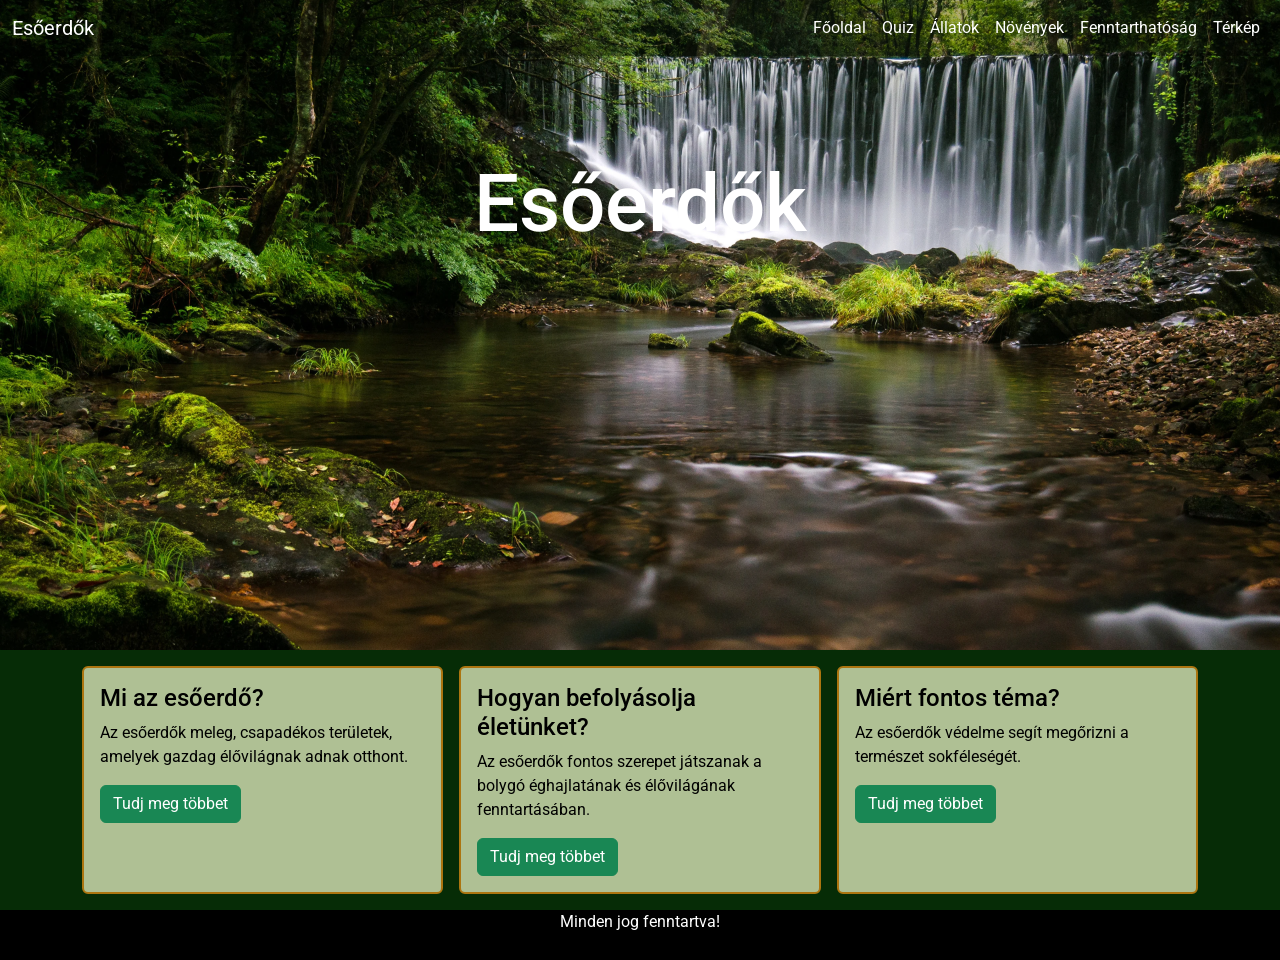
==== index.html @ 4d27a1ab "Kartyak es mobil" ====
<!DOCTYPE html>
<html lang="hu">

<head>
    <meta charset="UTF-8">
    <meta name="viewport" content="width=device-width, initial-scale=1.0">
    <title>Esőerdő</title>

    <link href="https://cdn.jsdelivr.net/npm/bootstrap@5.3.3/dist/css/bootstrap.min.css" rel="stylesheet">
    <link rel="stylesheet" href="css/style.css">
</head>

<body>
    <header>
        <nav class="navbar navbar-expand-lg navbar-dark">
            <div class="container-fluid">
                <a class="navbar-brand" href="#">Esőerdők</a>

                <button class="navbar-toggler" type="button" data-bs-toggle="collapse"
                    data-bs-target="#navbarNav" aria-controls="navbarNav"
                    aria-expanded="false" aria-label="Navigáció megnyitása">
                    <span class="navbar-toggler-icon"></span>
                </button>

                <div class="collapse navbar-collapse" id="navbarNav">
                    <ul class="navbar-nav ms-auto">
                        <li class="nav-item">
                            <a class="nav-link active" href="/index.html">Főoldal</a>
                        </li>
                        <li class="nav-item">
                            <a class="nav-link" href="/quiz.html">Quiz</a>
                        </li>
                        <li class="nav-item">
                            <a class="nav-link" href="#">Állatok</a>
                        </li>
                        <li class="nav-item">
                            <a class="nav-link" href="#">Növények</a>
                        </li>
                        <li class="nav-item">
                            <a class="nav-link" href="#">Fenntarthatóság</a>
                        </li>
                        <li class="nav-item">
                            <a class="nav-link" href="#">Térkép</a>
                        </li>
                    </ul>
                </div>
            </div>
        </nav>

        <h1 class="text-center">Esőerdők</h1>
    </header>

    <main>
        <section class="container py-3">
            <div class="row g-3">
                <div class="col-12 col-md-6 col-lg-4">
                    <div class="card h-100">
                        <div class="card-body">
                            <h4 class="card-title">Mi az esőerdő?</h4>
                            <p class="card-text">
                                Az esőerdők meleg, csapadékos területek, amelyek gazdag élővilágnak adnak otthont.
                            </p>
                            <a href="#" class="btn btn-success">Tudj meg többet</a>
                        </div>
                    </div>
                </div>

                <div class="col-12 col-md-6 col-lg-4">
                    <div class="card h-100">
                        <div class="card-body">
                            <h4 class="card-title">Hogyan befolyásolja életünket?</h4>
                            <p class="card-text">
                                Az esőerdők fontos szerepet játszanak a bolygó éghajlatának és élővilágának fenntartásában.
                            </p>
                            <a href="#" class="btn btn-success">Tudj meg többet</a>
                        </div>
                    </div>
                </div>

                <div class="col-12 col-md-6 col-lg-4">
                    <div class="card h-100">
                        <div class="card-body">
                            <h4 class="card-title">Miért fontos téma?</h4>
                            <p class="card-text">
                                Az esőerdők védelme segít megőrizni a természet sokféleségét.
                            </p>
                            <a href="#" class="btn btn-success">Tudj meg többet</a>
                        </div>
                    </div>
                </div>
            </div>
        </section>
    </main>

    <footer>
        <p class="text-center text-white">Minden jog fenntartva!</p>
    </footer>

    <script src="https://cdn.jsdelivr.net/npm/bootstrap@5.3.3/dist/js/bootstrap.bundle.min.js"></script>
</body>

</html>
---- css/style.css ----
@import url('https://fonts.googleapis.com/css2?family=Average+Sans&family=Bitcount+Ink:wght@100..900&family=Roboto:ital,wght@0,100..900;1,100..900&display=swap');

* {
    box-sizing: border-box;
}

body {
  
    font-family: "Roboto", sans-serif;
    background-color: rgb(6, 44, 6);
}

header {
    background-image: url("../images/wp12478603-rainforest-4k-wallpapers.webp");
    background-repeat: no-repeat;
    background-position: center;
    background-size: cover;
    color: #fff;
    min-height: 650px;
}

h1 {
    padding: 100px 10px 0;
    font-size: 80px;
}

.navbar {
    background-color: rgba(0, 0, 0, 0.3);
}

.navbar a {
    color: #fff;
}

.navbar a:hover {
    color: #ccc;
}

.card {
    width: 100%;
    color: #000;
    background-color: rgb(175, 192, 148);
    border: 2px solid #ac7510;
}

footer {
    background-color: #000;
    width: 100%;
    min-height: 50px;
}

@media (max-width: 767.98px) {
    header {
        min-height: 450px;
    }

    h1 {
        padding-top: 80px;
        font-size: 42px;
    }

    .navbar .navbar-collapse {
        padding: 10px 0;
    }
    .navbar{
        background-color: #000;
    }
}
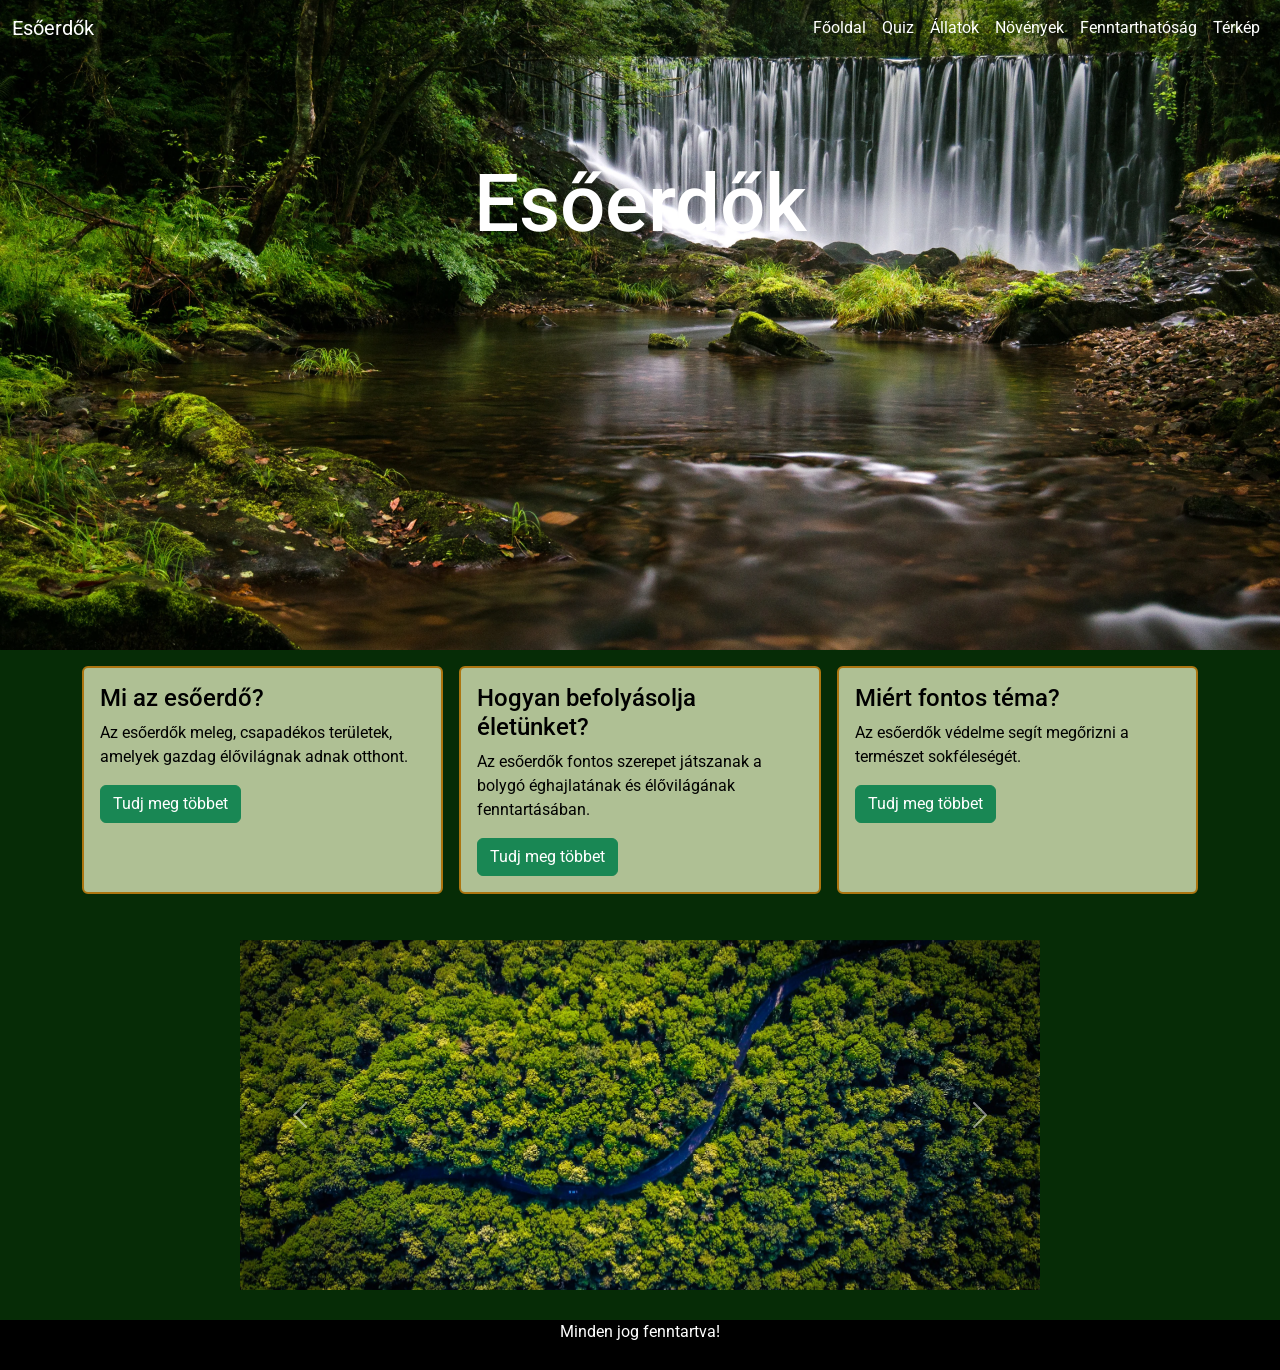
==== commit c72c40f0: "Slider" ====
--- a/index.html
+++ b/index.html
@@ -1,4 +1,3 @@
-
 <!DOCTYPE html>
 <html lang="hu">
 
@@ -17,9 +16,8 @@
             <div class="container-fluid">
                 <a class="navbar-brand" href="#">Esőerdők</a>
 
-                <button class="navbar-toggler" type="button" data-bs-toggle="collapse"
-                    data-bs-target="#navbarNav" aria-controls="navbarNav"
-                    aria-expanded="false" aria-label="Navigáció megnyitása">
+                <button class="navbar-toggler" type="button" data-bs-toggle="collapse" data-bs-target="#navbarNav"
+                    aria-controls="navbarNav" aria-expanded="false" aria-label="Navigáció megnyitása">
                     <span class="navbar-toggler-icon"></span>
                 </button>
 
@@ -32,7 +30,7 @@
                             <a class="nav-link" href="/quiz.html">Quiz</a>
                         </li>
                         <li class="nav-item">
-                            <a class="nav-link" href="#">Állatok</a>
+                            <a class="nav-link" href="/allatok.html">Állatok</a>
                         </li>
                         <li class="nav-item">
                             <a class="nav-link" href="#">Növények</a>
@@ -71,7 +69,8 @@
                         <div class="card-body">
                             <h4 class="card-title">Hogyan befolyásolja életünket?</h4>
                             <p class="card-text">
-                                Az esőerdők fontos szerepet játszanak a bolygó éghajlatának és élővilágának fenntartásában.
+                                Az esőerdők fontos szerepet játszanak a bolygó éghajlatának és élővilágának
+                                fenntartásában.
                             </p>
                             <a href="#" class="btn btn-success">Tudj meg többet</a>
                         </div>
@@ -91,6 +90,51 @@
                 </div>
             </div>
         </section>
+
+        <section>
+            <section class="container-fluid p-0">
+                <div id="carouselExampleControls" class="carousel slide" data-bs-ride="carousel">
+
+                    <div class="carousel-inner">
+
+                        <div class="carousel-item active">
+                            <img src="images/vlad-hilitanu-pt7QzB4ZLWw-unsplash.jpg" class="d-block w-100"
+                                alt="Trópusi esőerdő">
+                        </div>
+
+                        <div class="carousel-item">
+                            <img src="images/wp12478603-rainforest-4k-wallpapers.webp" class="d-block w-100"
+                                alt="Zöld esőerdő">
+                        </div>
+
+                        <div class="carousel-item">
+                            <img src="images/vlad-hilitanu-pt7QzB4ZLWw-unsplash.jpg" class="d-block w-100"
+                                alt="Sűrű trópusi erdő">
+                        </div>
+
+                    </div>
+
+                    <!-- Előző kép -->
+                    <button class="carousel-control-prev" type="button" data-bs-target="#carouselExampleControls"
+                        data-bs-slide="prev">
+
+                        <span class="carousel-control-prev-icon" aria-hidden="true"></span>
+
+                        <span class="visually-hidden">Előző</span>
+                    </button>
+
+                    <!-- Következő kép -->
+                    <button class="carousel-control-next" type="button" data-bs-target="#carouselExampleControls"
+                        data-bs-slide="next">
+
+                        <span class="carousel-control-next-icon" aria-hidden="true"></span>
+
+                        <span class="visually-hidden">Következő</span>
+                    </button>
+                </div>
+            </section>
+        </section>
+
     </main>
 
     <footer>
@@ -100,4 +144,4 @@
     <script src="https://cdn.jsdelivr.net/npm/bootstrap@5.3.3/dist/js/bootstrap.bundle.min.js"></script>
 </body>
 
-</html>
+</html>
--- a/css/style.css
+++ b/css/style.css
@@ -49,6 +49,16 @@
     min-height: 50px;
 }
 
+#carouselExampleControls {
+    max-width: 800px;
+    margin: 30px auto;
+}
+
+#carouselExampleControls .carousel-item img {
+    height: 350px;
+    object-fit: cover;
+}
+
 @media (max-width: 767.98px) {
     header {
         min-height: 450px;
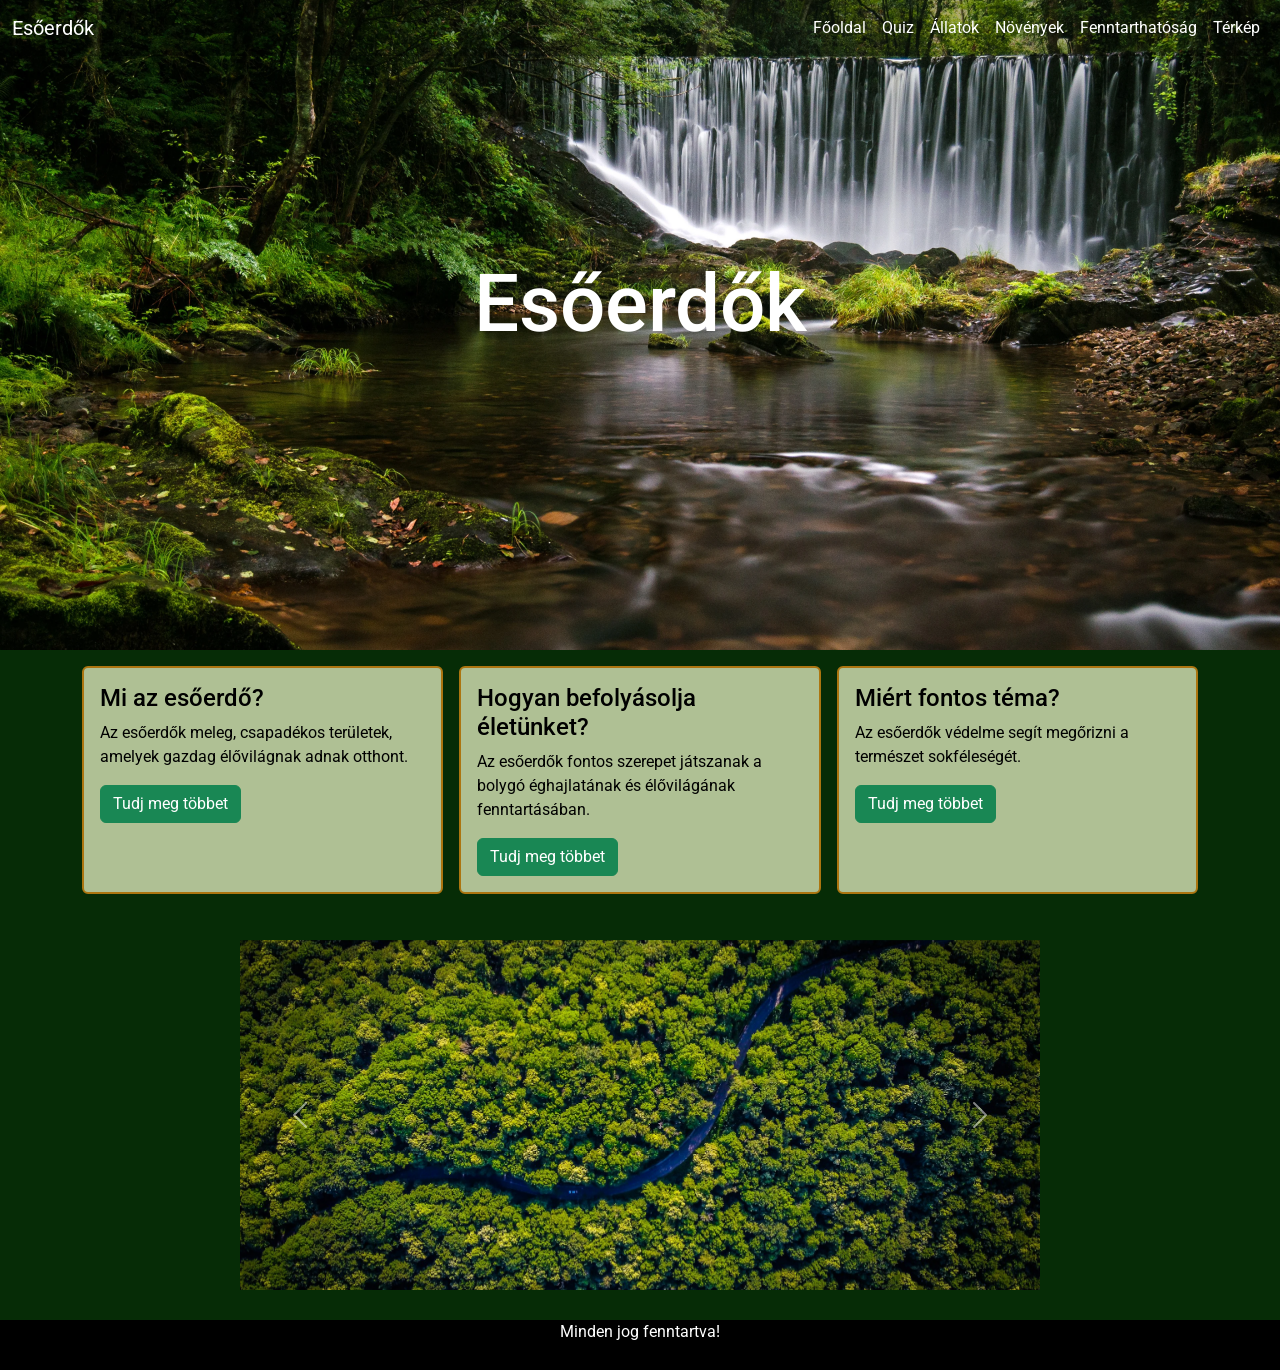
==== commit 35c95a2a: "Slider, allatokoldal" ====
--- a/index.html
+++ b/index.html
@@ -94,27 +94,21 @@
         <section>
             <section class="container-fluid p-0">
                 <div id="carouselExampleControls" class="carousel slide" data-bs-ride="carousel">
-
                     <div class="carousel-inner">
-
                         <div class="carousel-item active">
                             <img src="images/vlad-hilitanu-pt7QzB4ZLWw-unsplash.jpg" class="d-block w-100"
                                 alt="Trópusi esőerdő">
                         </div>
-
                         <div class="carousel-item">
                             <img src="images/wp12478603-rainforest-4k-wallpapers.webp" class="d-block w-100"
                                 alt="Zöld esőerdő">
                         </div>
-
                         <div class="carousel-item">
                             <img src="images/vlad-hilitanu-pt7QzB4ZLWw-unsplash.jpg" class="d-block w-100"
                                 alt="Sűrű trópusi erdő">
                         </div>
-
                     </div>
-
-                    <!-- Előző kép -->
+                    
                     <button class="carousel-control-prev" type="button" data-bs-target="#carouselExampleControls"
                         data-bs-slide="prev">
 
@@ -122,8 +116,6 @@
 
                         <span class="visually-hidden">Előző</span>
                     </button>
-
-                    <!-- Következő kép -->
                     <button class="carousel-control-next" type="button" data-bs-target="#carouselExampleControls"
                         data-bs-slide="next">
 
--- a/css/style.css
+++ b/css/style.css
@@ -20,7 +20,7 @@
 }
 
 h1 {
-    padding: 100px 10px 0;
+    padding: 200px 10px 0;
     font-size: 80px;
 }
 
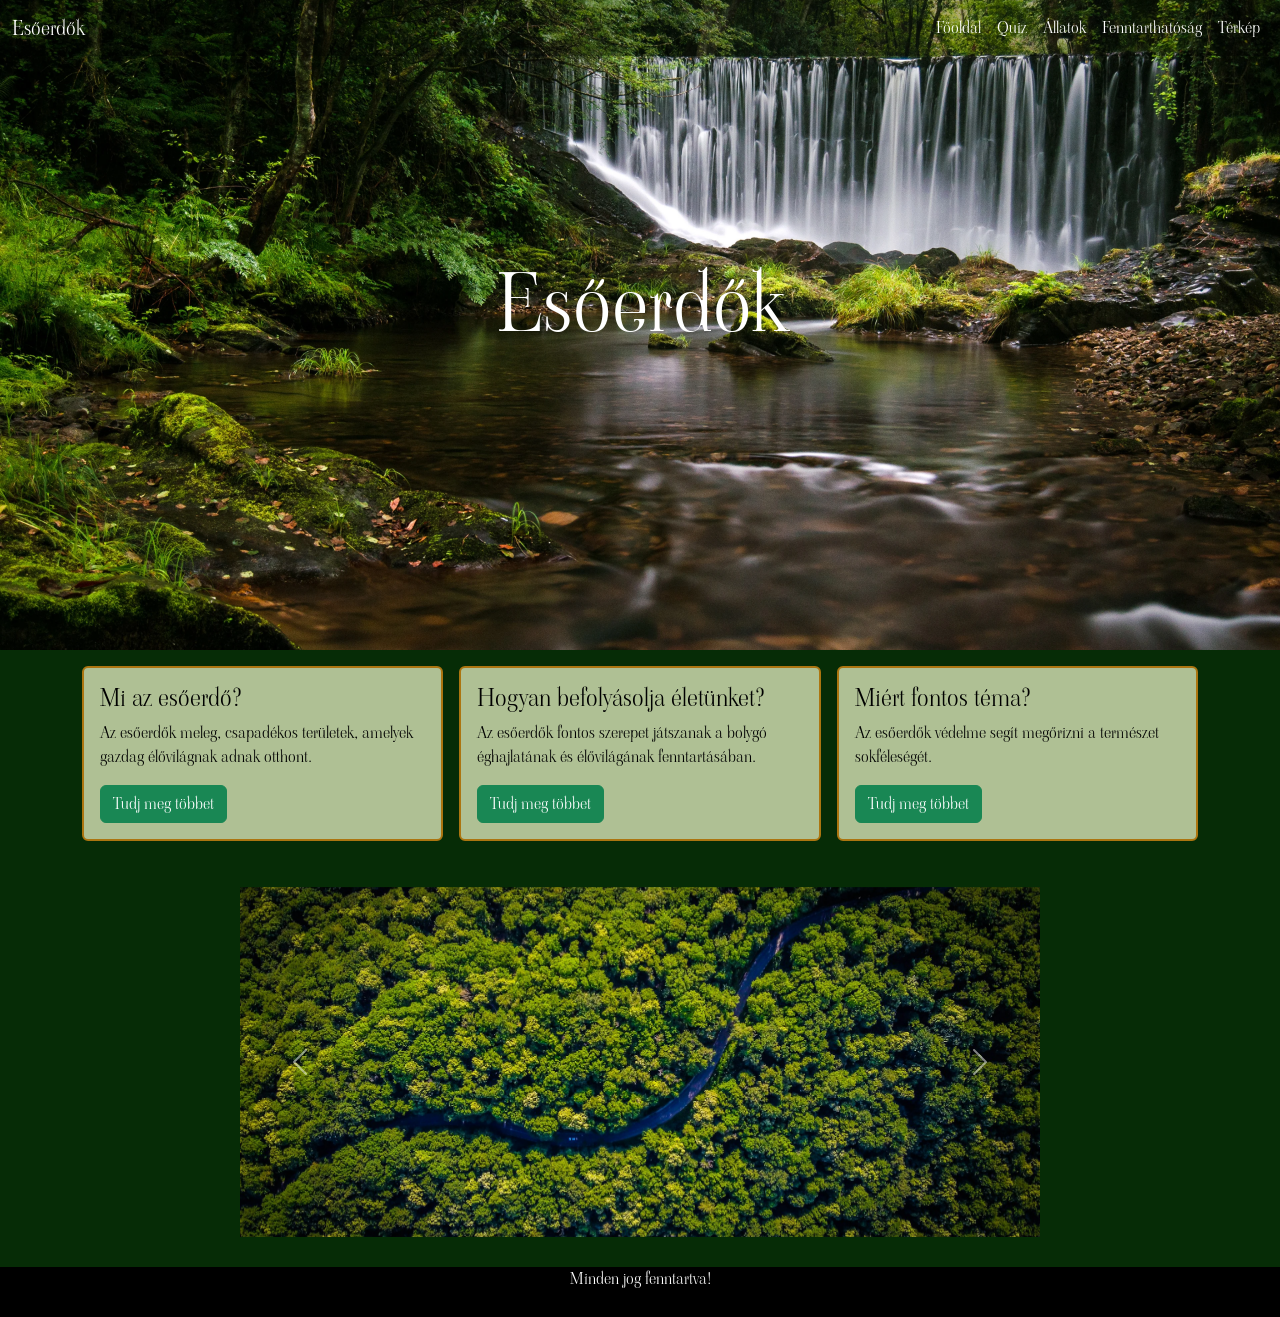
==== commit bdb057cf: "terkep oldal" ====
--- a/index.html
+++ b/index.html
@@ -33,13 +33,10 @@
                             <a class="nav-link" href="/allatok.html">Állatok</a>
                         </li>
                         <li class="nav-item">
-                            <a class="nav-link" href="#">Növények</a>
-                        </li>
-                        <li class="nav-item">
                             <a class="nav-link" href="#">Fenntarthatóság</a>
                         </li>
                         <li class="nav-item">
-                            <a class="nav-link" href="#">Térkép</a>
+                            <a class="nav-link" href="/terkep.html">Térkép</a>
                         </li>
                     </ul>
                 </div>
--- a/css/style.css
+++ b/css/style.css
@@ -1,4 +1,4 @@
-@import url('https://fonts.googleapis.com/css2?family=Average+Sans&family=Bitcount+Ink:wght@100..900&family=Roboto:ital,wght@0,100..900;1,100..900&display=swap');
+@import url('https://fonts.googleapis.com/css2?family=Average+Sans&family=Bitcount+Ink:wght@100..900&family=Roboto:ital,wght@0,100..900;1,100..900&family=Viaoda+Libre&display=swap');
 
 * {
     box-sizing: border-box;
@@ -6,7 +6,7 @@
 
 body {
   
-    font-family: "Roboto", sans-serif;
+    font-family: "Viaoda Libre", serif;
     background-color: rgb(6, 44, 6);
 }
 
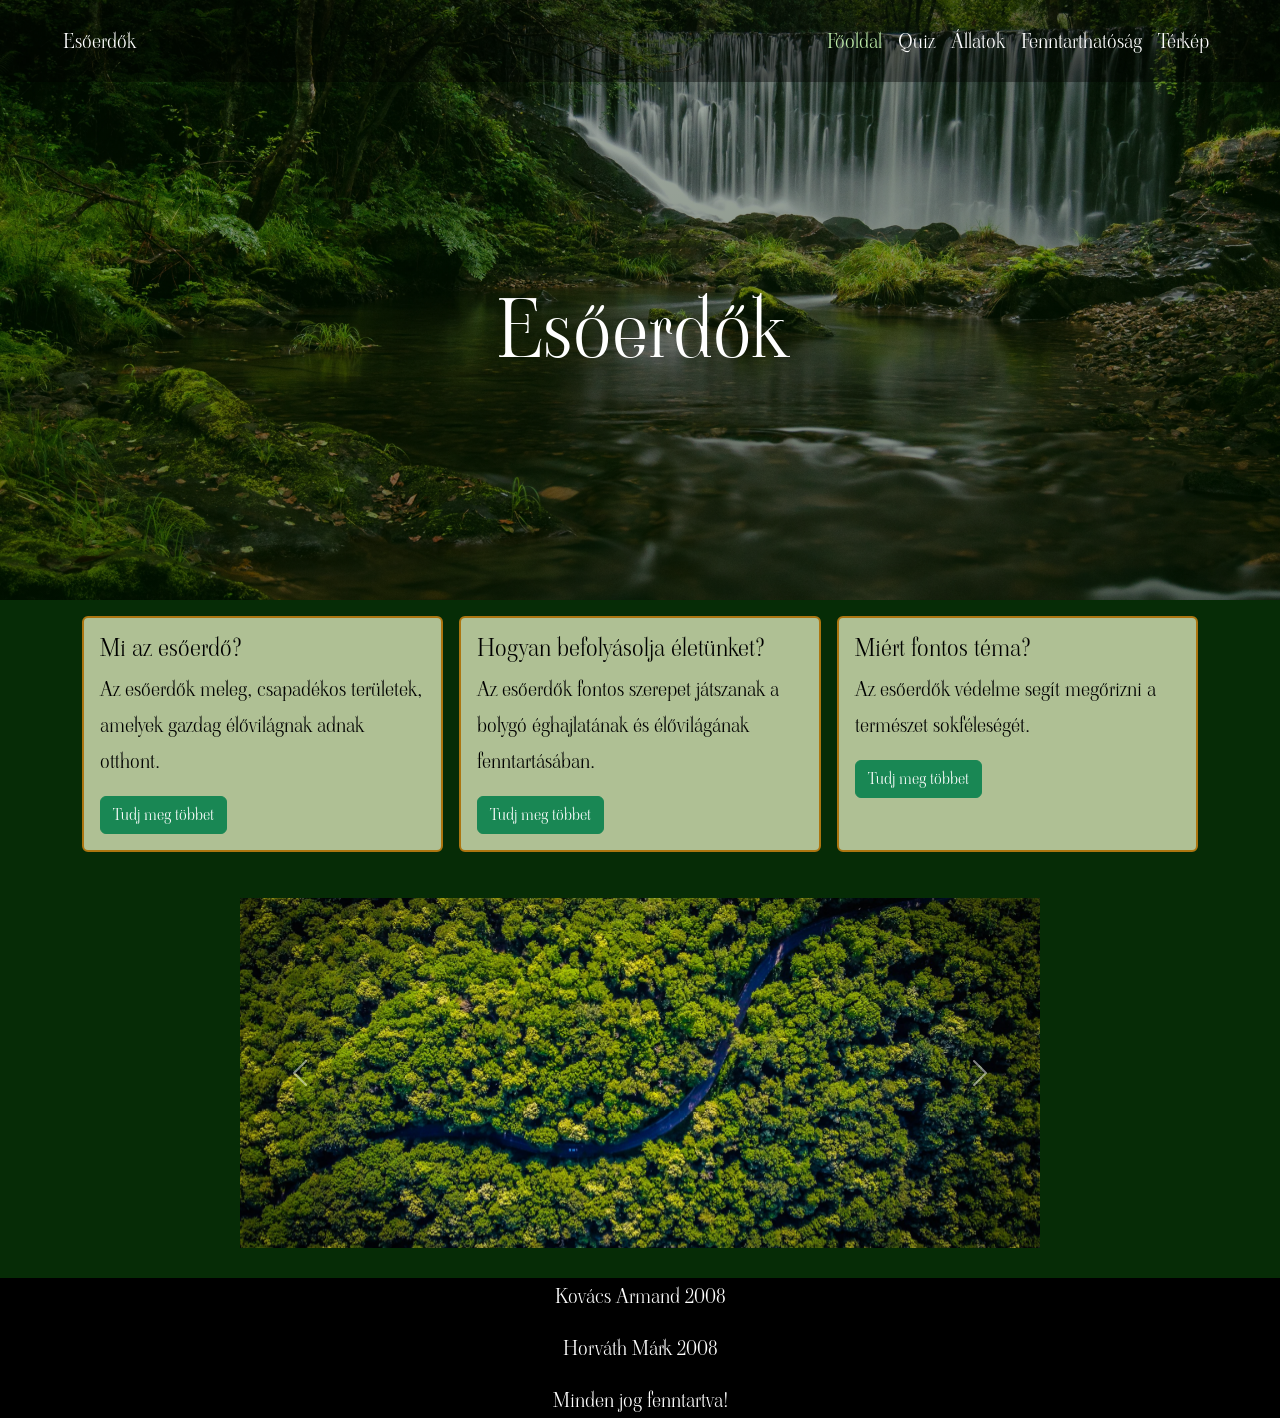
==== commit 1802a412: "footer" ====
--- a/index.html
+++ b/index.html
@@ -24,19 +24,19 @@
                 <div class="collapse navbar-collapse" id="navbarNav">
                     <ul class="navbar-nav ms-auto">
                         <li class="nav-item">
-                            <a class="nav-link active" href="/index.html">Főoldal</a>
+                            <a class="nav-link active" href="index.html">Főoldal</a>
                         </li>
                         <li class="nav-item">
-                            <a class="nav-link" href="/quiz.html">Quiz</a>
+                            <a class="nav-link" href="quiz.html">Quiz</a>
                         </li>
                         <li class="nav-item">
-                            <a class="nav-link" href="/allatok.html">Állatok</a>
+                            <a class="nav-link" href="allatok.html">Állatok</a>
                         </li>
                         <li class="nav-item">
-                            <a class="nav-link" href="#">Fenntarthatóság</a>
+                            <a class="nav-link" href="fenntarthatosag.html">Fenntarthatóság</a>
                         </li>
                         <li class="nav-item">
-                            <a class="nav-link" href="/terkep.html">Térkép</a>
+                            <a class="nav-link" href="terkep.html">Térkép</a>
                         </li>
                     </ul>
                 </div>
@@ -127,7 +127,9 @@
     </main>
 
     <footer>
-        <p class="text-center text-white">Minden jog fenntartva!</p>
+        <p class="text-center text-white">Kovács Armand 2008</p>
+        <p class="text-center text-white">Horváth Márk 2008</p>
+        <p class="text-center text-white m-0">Minden jog fenntartva!</p>
     </footer>
 
     <script src="https://cdn.jsdelivr.net/npm/bootstrap@5.3.3/dist/js/bootstrap.bundle.min.js"></script>
--- a/css/style.css
+++ b/css/style.css
@@ -7,16 +7,39 @@
 body {
   
     font-family: "Viaoda Libre", serif;
-    background-color: rgb(6, 44, 6);
+    background-color: #062c06;
+    font-size: 20px;
+    line-height: 1.8;
 }
 
 header {
-    background-image: url("../images/wp12478603-rainforest-4k-wallpapers.webp");
+    background-image:
+        linear-gradient(rgba(0, 25, 0, 0.35), rgba(0, 25, 0, 0.55)),
+        url("../images/wp12478603-rainforest-4k-wallpapers.webp");
     background-repeat: no-repeat;
     background-position: center;
     background-size: cover;
     color: #fff;
-    min-height: 650px;
+    min-height: 600px;
+}
+
+.navbar {
+    background-color: rgba(0, 0, 0, 0.4);
+    padding: 15px 4%;
+}
+
+.navbar a {
+    color: #fff;
+    transition: color 0.3s ease;
+}
+
+.navbar a:hover,
+.navbar a:focus {
+    color: #b9e6a5;
+}
+
+.navbar .nav-link.active {
+    color: #b9e6a5;
 }
 
 h1 {
@@ -24,17 +47,6 @@
     font-size: 80px;
 }
 
-.navbar {
-    background-color: rgba(0, 0, 0, 0.3);
-}
-
-.navbar a {
-    color: #fff;
-}
-
-.navbar a:hover {
-    color: #ccc;
-}
 
 .card {
     width: 100%;
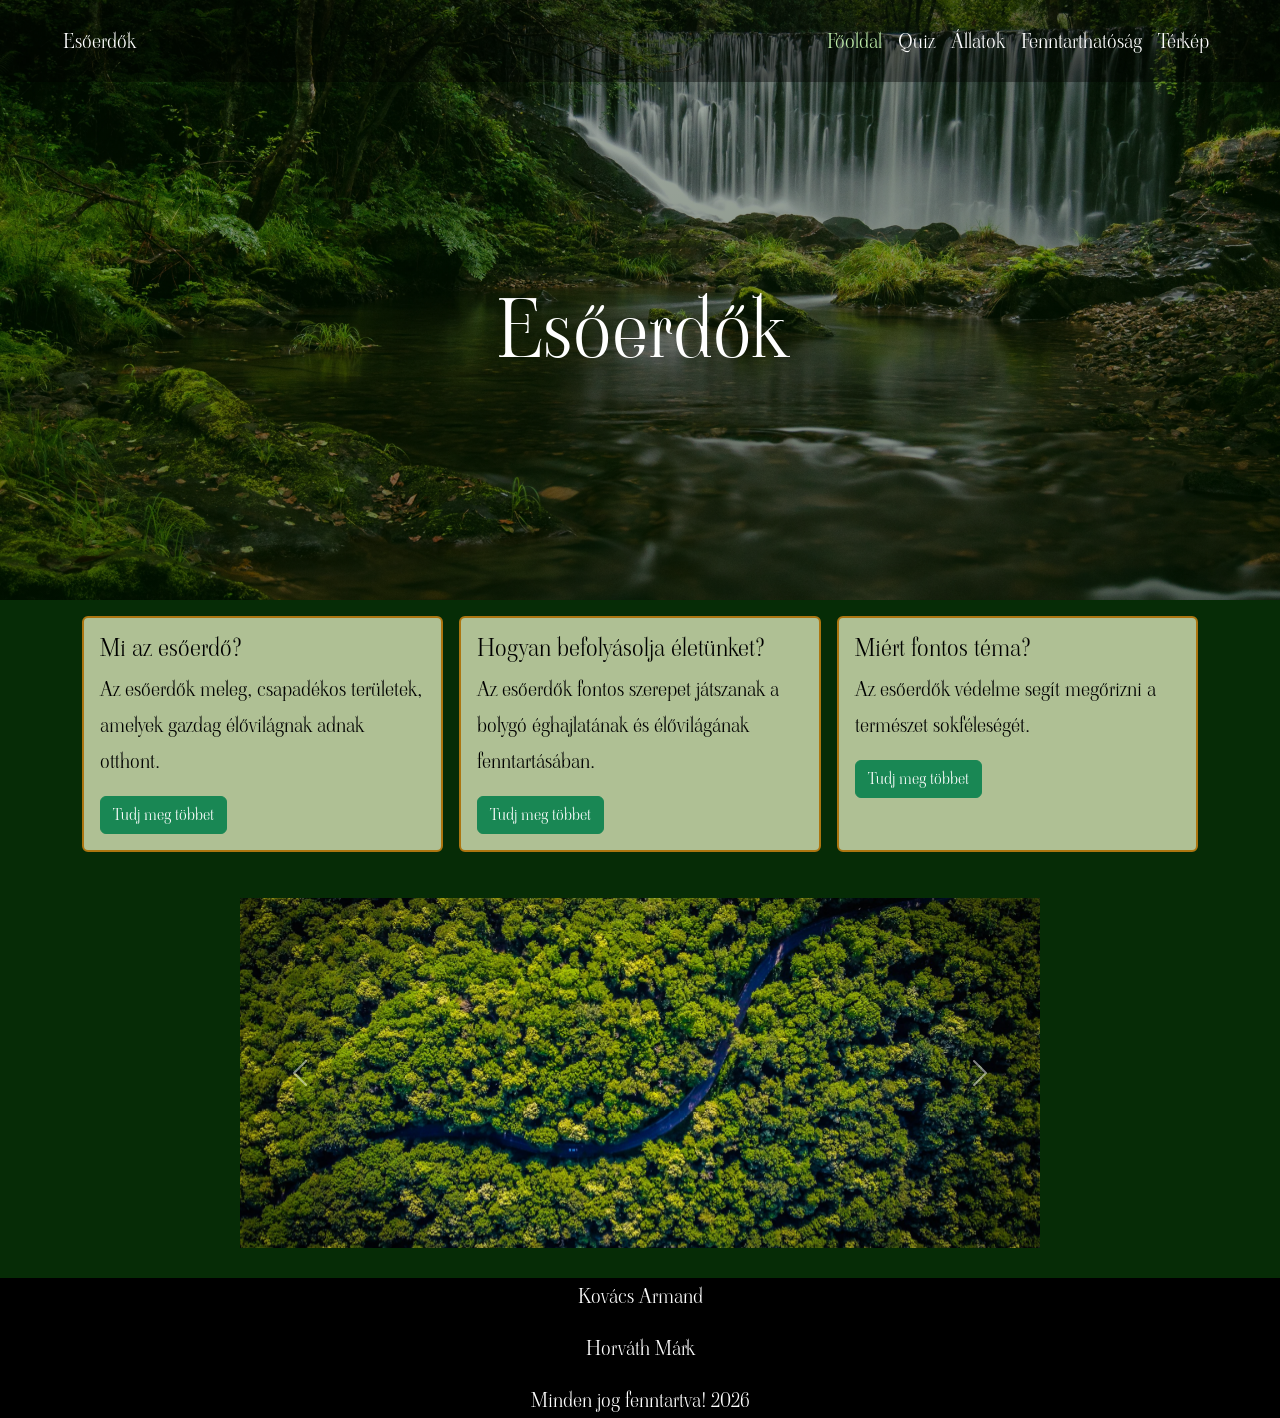
==== commit 2c5526a8: "Dokumentumok" ====
--- a/index.html
+++ b/index.html
@@ -127,9 +127,9 @@
     </main>
 
     <footer>
-        <p class="text-center text-white">Kovács Armand 2008</p>
-        <p class="text-center text-white">Horváth Márk 2008</p>
-        <p class="text-center text-white m-0">Minden jog fenntartva!</p>
+        <p class="text-center text-white">Kovács Armand</p>
+        <p class="text-center text-white">Horváth Márk</p>
+        <p class="text-center text-white m-0">Minden jog fenntartva! 2026</p>
     </footer>
 
     <script src="https://cdn.jsdelivr.net/npm/bootstrap@5.3.3/dist/js/bootstrap.bundle.min.js"></script>
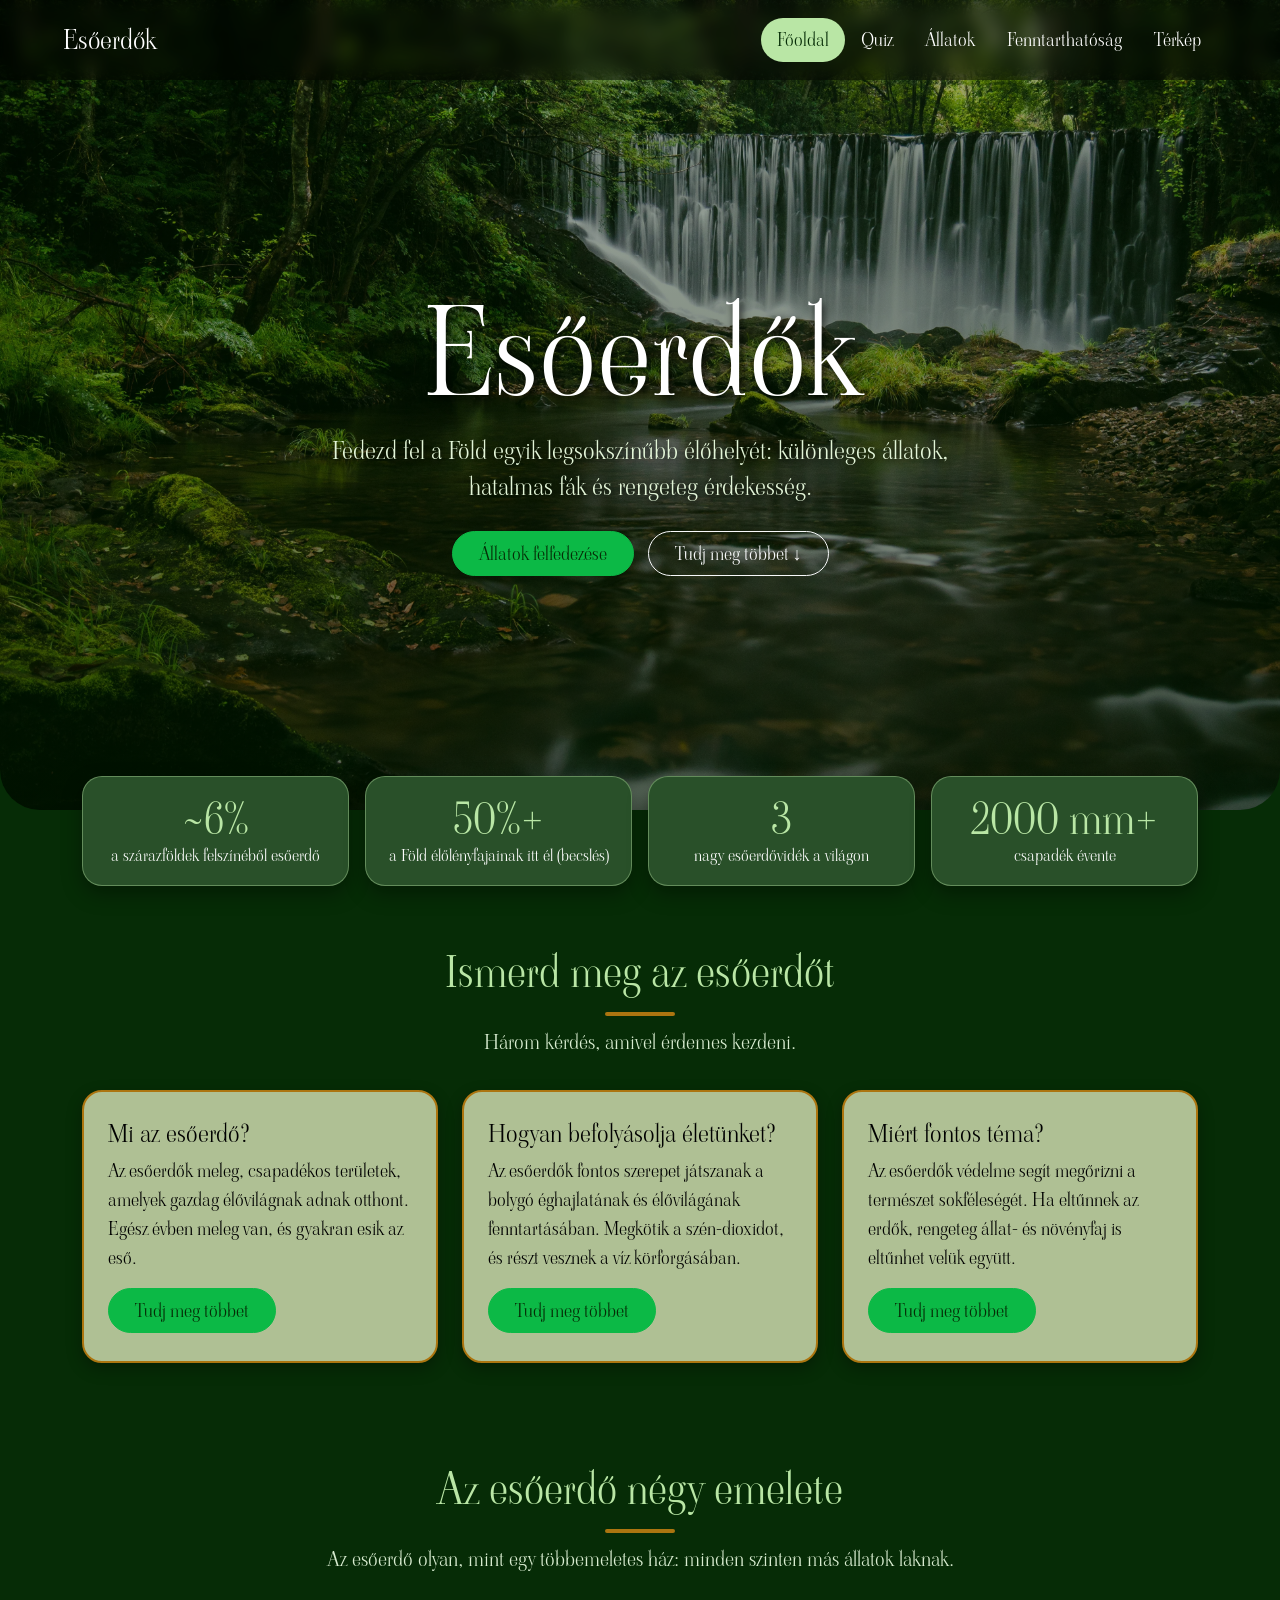
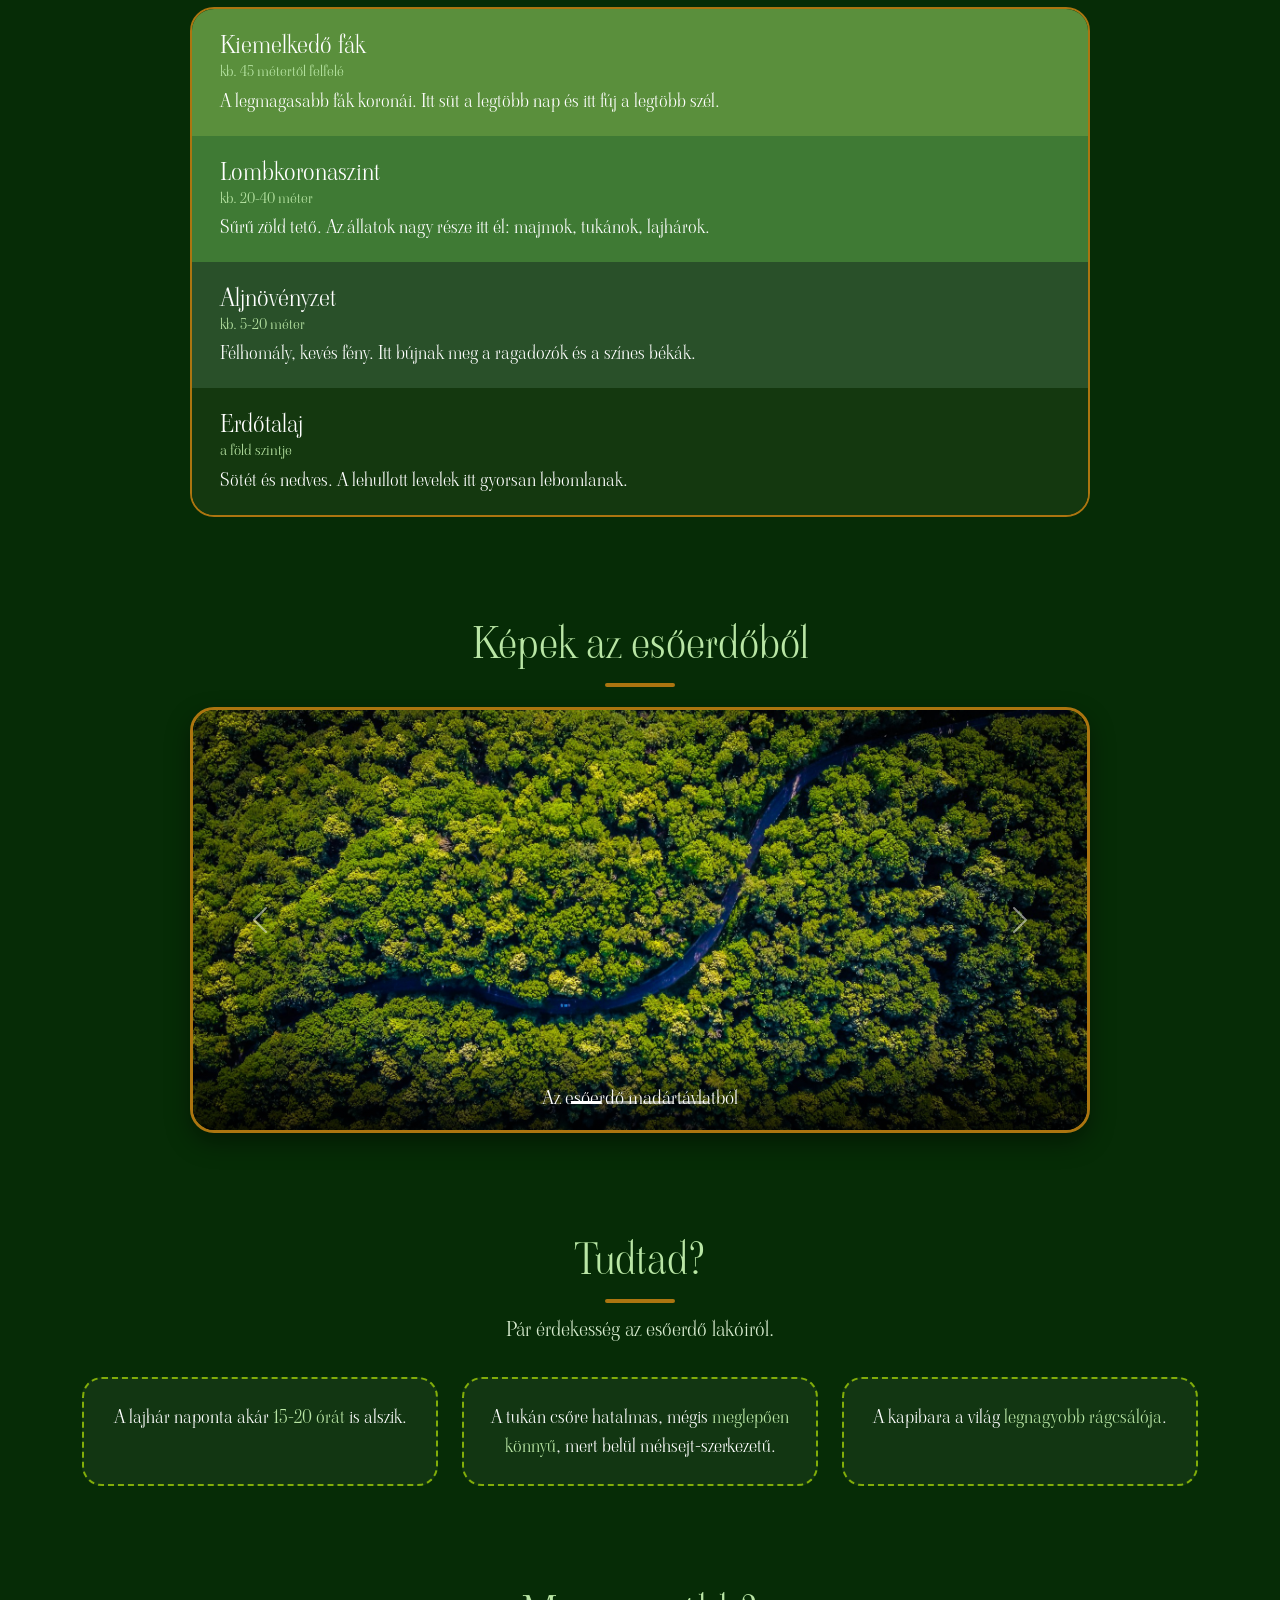
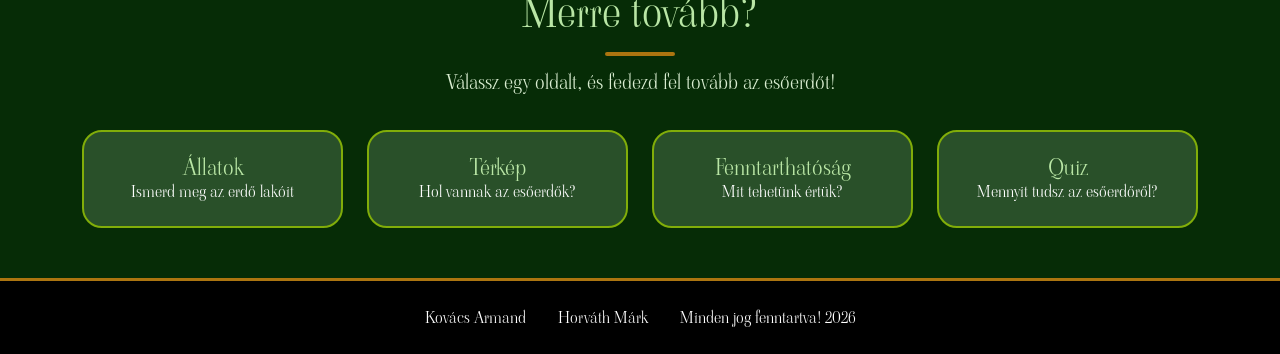
==== commit 053bab60: "index oldal befejezese, css javitasok, css common->egyszerusites" ====
--- a/index.html
+++ b/index.html
@@ -7,14 +7,15 @@
     <title>Esőerdő</title>
 
     <link href="https://cdn.jsdelivr.net/npm/bootstrap@5.3.3/dist/css/bootstrap.min.css" rel="stylesheet">
+    <link rel="stylesheet" href="css/common.css">
     <link rel="stylesheet" href="css/style.css">
 </head>
 
 <body>
-    <header>
-        <nav class="navbar navbar-expand-lg navbar-dark">
+    <header class="hero">
+        <nav class="navbar navbar-expand-lg navbar-dark fixed-top">
             <div class="container-fluid">
-                <a class="navbar-brand" href="#">Esőerdők</a>
+                <a class="navbar-brand" href="index.html">Esőerdők</a>
 
                 <button class="navbar-toggler" type="button" data-bs-toggle="collapse" data-bs-target="#navbarNav"
                     aria-controls="navbarNav" aria-expanded="false" aria-label="Navigáció megnyitása">
@@ -43,20 +44,60 @@
             </div>
         </nav>
 
-        <h1 class="text-center">Esőerdők</h1>
+        <h1>Esőerdők</h1>
+        <p class="alcim">Fedezd fel a Föld egyik legsokszínűbb élőhelyét: különleges állatok, hatalmas fák és
+            rengeteg érdekesség.</p>
+
+        <div class="hero-gombok">
+            <a href="allatok.html" class="btn btn-success btn-lg">Állatok felfedezése</a>
+            <a href="#ismerd-meg" class="btn btn-outline-light btn-lg">Tudj meg többet ↓</a>
+        </div>
     </header>
 
     <main>
-        <section class="container py-3">
+        <section class="container szamok">
             <div class="row g-3">
+                <div class="col-6 col-lg-3">
+                    <div class="szam-doboz">
+                        <span class="szam">~6%</span>
+                        <span class="szam-leiras">a szárazföldek felszínéből esőerdő</span>
+                    </div>
+                </div>
+                <div class="col-6 col-lg-3">
+                    <div class="szam-doboz">
+                        <span class="szam">50%+</span>
+                        <span class="szam-leiras">a Föld élőlényfajainak itt él (becslés)</span>
+                    </div>
+                </div>
+                <div class="col-6 col-lg-3">
+                    <div class="szam-doboz">
+                        <span class="szam">3</span>
+                        <span class="szam-leiras">nagy esőerdővidék a világon</span>
+                    </div>
+                </div>
+                <div class="col-6 col-lg-3">
+                    <div class="szam-doboz">
+                        <span class="szam">2000 mm+</span>
+                        <span class="szam-leiras">csapadék évente</span>
+                    </div>
+                </div>
+            </div>
+        </section>
+
+        <section class="container szekcio" id="ismerd-meg">
+            <h2 class="szekcio-cim">Ismerd meg az esőerdőt</h2>
+            <p class="szekcio-leiras">Három kérdés, amivel érdemes kezdeni.</p>
+
+            <div class="row g-4">
                 <div class="col-12 col-md-6 col-lg-4">
                     <div class="card h-100">
                         <div class="card-body">
                             <h4 class="card-title">Mi az esőerdő?</h4>
                             <p class="card-text">
                                 Az esőerdők meleg, csapadékos területek, amelyek gazdag élővilágnak adnak otthont.
+                                Egész évben meleg van, és gyakran esik az eső.
                             </p>
-                            <a href="#" class="btn btn-success">Tudj meg többet</a>
+                            <a href="terkep.html" class="btn btn-success">Tudj meg többet</a>
                         </div>
                     </div>
                 </div>
@@ -67,9 +108,9 @@
                             <h4 class="card-title">Hogyan befolyásolja életünket?</h4>
                             <p class="card-text">
                                 Az esőerdők fontos szerepet játszanak a bolygó éghajlatának és élővilágának
-                                fenntartásában.
+                                fenntartásában. Megkötik a szén-dioxidot, és részt vesznek a víz körforgásában.
                             </p>
-                            <a href="#" class="btn btn-success">Tudj meg többet</a>
+                            <a href="fenntarthatosag.html" class="btn btn-success">Tudj meg többet</a>
                         </div>
                     </div>
                 </div>
@@ -79,51 +120,162 @@
                         <div class="card-body">
                             <h4 class="card-title">Miért fontos téma?</h4>
                             <p class="card-text">
-                                Az esőerdők védelme segít megőrizni a természet sokféleségét.
+                                Az esőerdők védelme segít megőrizni a természet sokféleségét. Ha eltűnnek az erdők,
+                                rengeteg állat- és növényfaj is eltűnhet velük együtt.
                             </p>
-                            <a href="#" class="btn btn-success">Tudj meg többet</a>
-                        </div>
-                    </div>
-                </div>
-            </div>
-        </section>
-
-        <section>
-            <section class="container-fluid p-0">
-                <div id="carouselExampleControls" class="carousel slide" data-bs-ride="carousel">
-                    <div class="carousel-inner">
-                        <div class="carousel-item active">
-                            <img src="images/vlad-hilitanu-pt7QzB4ZLWw-unsplash.jpg" class="d-block w-100"
-                                alt="Trópusi esőerdő">
-                        </div>
-                        <div class="carousel-item">
-                            <img src="images/wp12478603-rainforest-4k-wallpapers.webp" class="d-block w-100"
-                                alt="Zöld esőerdő">
-                        </div>
-                        <div class="carousel-item">
-                            <img src="images/vlad-hilitanu-pt7QzB4ZLWw-unsplash.jpg" class="d-block w-100"
-                                alt="Sűrű trópusi erdő">
-                        </div>
-                    </div>
-                    
-                    <button class="carousel-control-prev" type="button" data-bs-target="#carouselExampleControls"
-                        data-bs-slide="prev">
-
-                        <span class="carousel-control-prev-icon" aria-hidden="true"></span>
-
-                        <span class="visually-hidden">Előző</span>
-                    </button>
-                    <button class="carousel-control-next" type="button" data-bs-target="#carouselExampleControls"
-                        data-bs-slide="next">
-
-                        <span class="carousel-control-next-icon" aria-hidden="true"></span>
-
-                        <span class="visually-hidden">Következő</span>
-                    </button>
-                </div>
-            </section>
-        </section>
-
+                            <a href="allatok.html" class="btn btn-success">Tudj meg többet</a>
+                        </div>
+                    </div>
+                </div>
+            </div>
+        </section>
+
+        <section class="container szekcio">
+            <h2 class="szekcio-cim">Az esőerdő négy emelete</h2>
+            <p class="szekcio-leiras">Az esőerdő olyan, mint egy többemeletes ház: minden szinten más állatok
+                laknak.</p>
+
+            <div class="emeletek">
+                <div class="emelet emelet-1">
+                    <div>
+                        <h3>Kiemelkedő fák</h3>
+                        <p class="emelet-magassag">kb. 45 métertől felfelé</p>
+                        <p>A legmagasabb fák koronái. Itt süt a legtöbb nap és itt fúj a legtöbb szél.</p>
+                    </div>
+                </div>
+                <div class="emelet emelet-2">
+                    <div>
+                        <h3>Lombkoronaszint</h3>
+                        <p class="emelet-magassag">kb. 20-40 méter</p>
+                        <p>Sűrű zöld tető. Az állatok nagy része itt él: majmok, tukánok, lajhárok.</p>
+                    </div>
+                </div>
+                <div class="emelet emelet-3">
+                    <div>
+                        <h3>Aljnövényzet</h3>
+                        <p class="emelet-magassag">kb. 5-20 méter</p>
+                        <p>Félhomály, kevés fény. Itt bújnak meg a ragadozók és a színes békák.</p>
+                    </div>
+                </div>
+                <div class="emelet emelet-4">
+                    <div>
+                        <h3>Erdőtalaj</h3>
+                        <p class="emelet-magassag">a föld szintje</p>
+                        <p>Sötét és nedves. A lehullott levelek itt gyorsan lebomlanak.</p>
+                    </div>
+                </div>
+            </div>
+        </section>
+
+        <section class="container szekcio">
+            <h2 class="szekcio-cim">Képek az esőerdőből</h2>
+
+            <div id="galeria" class="carousel slide" data-bs-ride="carousel">
+                <div class="carousel-indicators">
+                    <button type="button" data-bs-target="#galeria" data-bs-slide-to="0" class="active"
+                        aria-current="true" aria-label="1. kép"></button>
+                    <button type="button" data-bs-target="#galeria" data-bs-slide-to="1" aria-label="2. kép"></button>
+                    <button type="button" data-bs-target="#galeria" data-bs-slide-to="2" aria-label="3. kép"></button>
+                    <button type="button" data-bs-target="#galeria" data-bs-slide-to="3" aria-label="4. kép"></button>
+                </div>
+
+                <div class="carousel-inner">
+                    <div class="carousel-item active">
+                        <img src="images/vlad-hilitanu-pt7QzB4ZLWw-unsplash.jpg" class="d-block w-100"
+                            alt="Trópusi esőerdő">
+                        <div class="carousel-caption">
+                            <p>Az esőerdő madártávlatból</p>
+                        </div>
+                    </div>
+                    <div class="carousel-item">
+                        <img src="images/kodos.jpg" class="d-block w-100" alt="Köd az esőerdő fölött"
+                            loading="lazy">
+                        <div class="carousel-caption">
+                            <p>Reggeli köd a lombkorona fölött</p>
+                        </div>
+                    </div>
+                    <div class="carousel-item">
+                        <img src="images/brasil.webp" class="d-block w-100" alt="Folyó az esőerdőben"
+                            loading="lazy">
+                        <div class="carousel-caption">
+                            <p>Kanyargó folyó a zöld tengerben</p>
+                        </div>
+                    </div>
+                    <div class="carousel-item">
+                        <img src="images/rain-forest-chimp.avif" class="d-block w-100"
+                            alt="Mosolygó majom a vízparton" loading="lazy">
+                        <div class="carousel-caption">
+                            <p>Mosolygó majom a vízparton</p>
+                        </div>
+                    </div>
+                </div>
+
+                <button class="carousel-control-prev" type="button" data-bs-target="#galeria" data-bs-slide="prev">
+                    <span class="carousel-control-prev-icon" aria-hidden="true"></span>
+                    <span class="visually-hidden">Előző</span>
+                </button>
+                <button class="carousel-control-next" type="button" data-bs-target="#galeria" data-bs-slide="next">
+                    <span class="carousel-control-next-icon" aria-hidden="true"></span>
+                    <span class="visually-hidden">Következő</span>
+                </button>
+            </div>
+        </section>
+
+        <section class="container szekcio">
+            <h2 class="szekcio-cim">Tudtad?</h2>
+            <p class="szekcio-leiras">Pár érdekesség az esőerdő lakóiról.</p>
+
+            <div class="row g-4">
+                <div class="col-12 col-md-4">
+                    <div class="tudtad">
+                        <p>A lajhár naponta akár <strong>15-20 órát</strong> is alszik.</p>
+                    </div>
+                </div>
+                <div class="col-12 col-md-4">
+                    <div class="tudtad">
+                        <p>A tukán csőre hatalmas, mégis <strong>meglepően könnyű</strong>, mert belül méhsejt-szerkezetű.
+                        </p>
+                    </div>
+                </div>
+                <div class="col-12 col-md-4">
+                    <div class="tudtad">
+                        <p>A kapibara a világ <strong>legnagyobb rágcsálója</strong>.</p>
+                    </div>
+                </div>
+            </div>
+        </section>
+
+        <section class="container szekcio">
+            <h2 class="szekcio-cim">Merre tovább?</h2>
+            <p class="szekcio-leiras">Válassz egy oldalt, és fedezd fel tovább az esőerdőt!</p>
+
+            <div class="row g-4">
+                <div class="col-6 col-lg-3">
+                    <a href="allatok.html" class="link-kartya">
+                        <h3>Állatok</h3>
+                        <p>Ismerd meg az erdő lakóit</p>
+                    </a>
+                </div>
+                <div class="col-6 col-lg-3">
+                    <a href="terkep.html" class="link-kartya">
+                        <h3>Térkép</h3>
+                        <p>Hol vannak az esőerdők?</p>
+                    </a>
+                </div>
+                <div class="col-6 col-lg-3">
+                    <a href="fenntarthatosag.html" class="link-kartya">
+                        <h3>Fenntarthatóság</h3>
+                        <p>Mit tehetünk értük?</p>
+                    </a>
+                </div>
+                <div class="col-6 col-lg-3">
+                    <a href="quiz.html" class="link-kartya">
+                        <h3>Quiz</h3>
+                        <p>Mennyit tudsz az esőerdőről?</p>
+                    </a>
+                </div>
+            </div>
+        </section>
     </main>
 
     <footer>
@@ -135,4 +287,4 @@
     <script src="https://cdn.jsdelivr.net/npm/bootstrap@5.3.3/dist/js/bootstrap.bundle.min.js"></script>
 </body>
 
-</html>+</html>
--- a/css/common.css
+++ b/css/common.css
@@ -0,0 +1,189 @@
+@import url('https://fonts.googleapis.com/css2?family=Viaoda+Libre&display=swap');
+
+html {
+    scroll-behavior: smooth;
+    scroll-padding-top: 80px;
+}
+
+body {
+    font-family: "Viaoda Libre", serif;
+    background-color: #062c06;
+    color: #fff;
+    font-size: 20px;
+    line-height: 1.8;
+}
+
+.navbar {
+    background-color: rgba(0, 0, 0, 0.45);
+    backdrop-filter: blur(8px);
+    padding: 12px 4%;
+}
+
+.navbar-brand {
+    font-size: 1.6rem;
+}
+
+.navbar .navbar-nav .nav-link {
+    color: #fff;
+    font-size: 18px;
+    padding: 6px 16px;
+    border-radius: 50px;
+    transition: background-color 0.3s ease, color 0.3s ease;
+}
+
+.navbar .navbar-nav .nav-link:hover,
+.navbar .navbar-nav .nav-link:focus {
+    color: #b9e6a5;
+    background-color: rgba(185, 230, 165, 0.15);
+}
+
+.navbar .navbar-nav .nav-link.active {
+    color: #062c06;
+    background-color: #b9e6a5;
+}
+
+header {
+    min-height: 340px;
+    display: flex;
+    flex-direction: column;
+    justify-content: center;
+    padding: 100px 16px 50px;
+    text-align: center;
+    color: #fff;
+    background-image:
+        linear-gradient(rgba(0, 25, 0, 0.35), rgba(0, 25, 0, 0.65)),
+        url("../images/wp12478603-rainforest-4k-wallpapers.webp");
+    background-repeat: no-repeat;
+    background-position: center;
+    background-size: cover;
+    border-radius: 0 0 40px 40px;
+}
+
+header h1 {
+    font-size: clamp(2.4rem, 8vw, 4.5rem);
+    line-height: 1.15;
+    margin: 0 0 10px;
+    text-shadow: 2px 3px 8px rgba(0, 0, 0, 0.8);
+}
+
+.alcim {
+    max-width: 700px;
+    margin: 0 auto;
+    font-size: clamp(1.1rem, 3vw, 1.5rem);
+    line-height: 1.5;
+    color: #e3f5d8;
+    text-shadow: 1px 2px 6px rgba(0, 0, 0, 0.8);
+}
+
+.szekcio {
+    padding-top: 50px;
+    padding-bottom: 50px;
+}
+
+.szekcio-cim {
+    text-align: center;
+    font-size: clamp(1.8rem, 5vw, 2.6rem);
+    line-height: 1.3;
+    color: #b9e6a5;
+    margin-bottom: 8px;
+}
+
+.szekcio-cim::after {
+    content: "";
+    display: block;
+    width: 70px;
+    height: 4px;
+    margin: 12px auto 0;
+    border-radius: 4px;
+    background-color: #ac7510;
+}
+
+.szekcio-leiras {
+    max-width: 650px;
+    margin: 0 auto 30px;
+    text-align: center;
+    color: #d8ecd0;
+}
+
+.btn {
+    font-size: 18px;
+    padding: 8px 26px;
+    border-radius: 50px;
+    transition: transform 0.2s ease, box-shadow 0.2s ease, background-color 0.2s ease;
+}
+
+.btn:hover {
+    transform: translateY(-2px);
+    box-shadow: 0 6px 14px rgba(0, 0, 0, 0.3);
+}
+
+.btn-success {
+    color: #062c06;
+    background-color: #0cb946;
+    border-color: #0cb946;
+}
+
+.btn-success:hover,
+.btn-success:active,
+.btn-success:focus {
+    color: #062c06;
+    background-color: #b9e6a5;
+    border-color: #b9e6a5;
+}
+
+footer {
+    background-color: #000;
+    border-top: 3px solid #ac7510;
+    padding: 24px 16px;
+    display: flex;
+    flex-wrap: wrap;
+    justify-content: center;
+    gap: 4px 32px;
+}
+
+footer p {
+    margin: 0;
+    font-size: 16px;
+    line-height: 1.6;
+}
+
+@media (max-width: 991.98px) {
+    .navbar {
+        background-color: rgba(0, 0, 0, 0.88);
+    }
+
+    .navbar .navbar-collapse {
+        padding: 10px 0;
+    }
+
+    .navbar .navbar-nav .nav-link {
+        margin: 2px 0;
+    }
+}
+
+@media (max-width: 575.98px) {
+    body {
+        font-size: 18px;
+    }
+
+    header {
+        min-height: 280px;
+        padding-top: 90px;
+        border-radius: 0 0 28px 28px;
+    }
+
+    .szekcio {
+        padding-top: 36px;
+        padding-bottom: 36px;
+    }
+}
+
+@media (prefers-reduced-motion: reduce) {
+    html {
+        scroll-behavior: auto;
+    }
+
+    * {
+        transition: none !important;
+    }
+}
--- a/css/style.css
+++ b/css/style.css
@@ -1,90 +1,197 @@
-@import url('https://fonts.googleapis.com/css2?family=Average+Sans&family=Bitcount+Ink:wght@100..900&family=Roboto:ital,wght@0,100..900;1,100..900&family=Viaoda+Libre&display=swap');
-
-* {
-    box-sizing: border-box;
+.hero {
+    min-height: 90vh;
 }
 
-body {
-  
-    font-family: "Viaoda Libre", serif;
-    background-color: #062c06;
-    font-size: 20px;
-    line-height: 1.8;
+.hero h1 {
+    font-size: clamp(3.2rem, 14vw, 7.5rem);
 }
 
-header {
-    background-image:
-        linear-gradient(rgba(0, 25, 0, 0.35), rgba(0, 25, 0, 0.55)),
-        url("../images/wp12478603-rainforest-4k-wallpapers.webp");
-    background-repeat: no-repeat;
-    background-position: center;
-    background-size: cover;
-    color: #fff;
-    min-height: 600px;
+.hero-gombok {
+    margin-top: 26px;
+    display: flex;
+    flex-wrap: wrap;
+    justify-content: center;
+    gap: 14px;
 }
 
-.navbar {
-    background-color: rgba(0, 0, 0, 0.4);
-    padding: 15px 4%;
+.szamok {
+    position: relative;
+    margin-top: -50px;
+    margin-bottom: 10px;
 }
 
-.navbar a {
-    color: #fff;
-    transition: color 0.3s ease;
+.szam-doboz {
+    height: 100%;
+    padding: 18px 12px;
+    text-align: center;
+    border-radius: 20px;
+    border: 1px solid rgba(185, 230, 165, 0.4);
+    background-color: #295029;
+    box-shadow: 0 8px 20px rgba(0, 0, 0, 0.35);
 }
 
-.navbar a:hover,
-.navbar a:focus {
+.szam {
+    display: block;
+    font-size: clamp(1.8rem, 5vw, 2.6rem);
+    line-height: 1.2;
     color: #b9e6a5;
 }
 
-.navbar .nav-link.active {
+.szam-leiras {
+    display: block;
+    font-size: 16px;
+    line-height: 1.4;
+}
+
+.card {
+    color: #000;
+    background-color: #afc094;
+    border: 2px solid #ac7510;
+    border-radius: 20px;
+    box-shadow: 0 6px 16px rgba(0, 0, 0, 0.3);
+    transition: transform 0.3s ease, box-shadow 0.3s ease;
+}
+
+.card:hover {
+    transform: translateY(-8px);
+    box-shadow: 0 14px 24px rgba(0, 0, 0, 0.45);
+}
+
+.card-body {
+    padding: 28px 24px;
+}
+
+.card-title {
+    font-size: 1.5rem;
+}
+
+.card-text {
+    font-size: 18px;
+    line-height: 1.6;
+}
+
+.emeletek {
+    max-width: 900px;
+    margin: 0 auto;
+    border-radius: 24px;
+    overflow: hidden;
+    border: 2px solid #ac7510;
+}
+
+.emelet {
+    padding: 22px 28px;
+}
+
+.emelet-1 { background-color: #5a8f3c; }
+.emelet-2 { background-color: #3f7a34; }
+.emelet-3 { background-color: #295029; }
+.emelet-4 { background-color: #14380f; }
+
+.emelet h3 {
+    margin: 0;
+    font-size: 1.5rem;
+}
+
+.emelet p {
+    margin: 0;
+    font-size: 18px;
+    line-height: 1.5;
+}
+
+.emelet .emelet-magassag {
+    font-size: 15px;
+    color: #b9e6a5;
+    margin-bottom: 4px;
+}
+
+#galeria {
+    max-width: 900px;
+    margin: 20px auto 0;
+    border-radius: 24px;
+    overflow: hidden;
+    border: 3px solid #ac7510;
+    box-shadow: 0 10px 24px rgba(0, 0, 0, 0.4);
+}
+
+#galeria .carousel-item img {
+    height: 420px;
+    object-fit: cover;
+}
+
+#galeria .carousel-caption {
+    left: 0;
+    right: 0;
+    bottom: 0;
+    padding: 40px 20px 14px;
+    background-image: linear-gradient(transparent, rgba(0, 0, 0, 0.75));
+}
+
+#galeria .carousel-caption p {
+    margin: 0;
+    font-size: 1.2rem;
+}
+
+.tudtad {
+    height: 100%;
+    padding: 24px;
+    text-align: center;
+    border-radius: 20px;
+    border: 2px dashed #81ad09;
+    background-color: rgba(255, 255, 255, 0.05);
+}
+
+.tudtad p {
+    margin: 0;
+    font-size: 18px;
+    line-height: 1.6;
+}
+
+.tudtad strong {
+    color: #b9e6a5;
+    font-weight: normal;
+}
+
+.link-kartya {
+    display: block;
+    height: 100%;
+    padding: 22px 14px;
+    text-align: center;
+    text-decoration: none;
+    color: #fff;
+    border-radius: 20px;
+    border: 2px solid #81ad09;
+    background-color: #295029;
+    transition: transform 0.3s ease, background-color 0.3s ease;
+}
+
+.link-kartya:hover {
+    transform: translateY(-6px);
+    color: #fff;
+    background-color: #3a6b3a;
+}
+
+.link-kartya h3 {
+    margin: 0;
+    font-size: 1.4rem;
     color: #b9e6a5;
 }
 
-h1 {
-    padding: 200px 10px 0;
-    font-size: 80px;
-}
-
-
-.card {
-    width: 100%;
-    color: #000;
-    background-color: rgb(175, 192, 148);
-    border: 2px solid #ac7510;
-}
-
-footer {
-    background-color: #000;
-    width: 100%;
-    min-height: 50px;
-}
-
-#carouselExampleControls {
-    max-width: 800px;
-    margin: 30px auto;
-}
-
-#carouselExampleControls .carousel-item img {
-    height: 350px;
-    object-fit: cover;
+.link-kartya p {
+    margin: 0;
+    font-size: 16px;
+    line-height: 1.4;
 }
 
 @media (max-width: 767.98px) {
-    header {
-        min-height: 450px;
+    .hero {
+        min-height: 80vh;
     }
 
-    h1 {
-        padding-top: 80px;
-        font-size: 42px;
+    #galeria .carousel-item img {
+        height: 260px;
     }
 
-    .navbar .navbar-collapse {
-        padding: 10px 0;
+    .emelet {
+        padding: 20px 18px;
     }
-    .navbar{
-        background-color: #000;
-    }
-}+}
